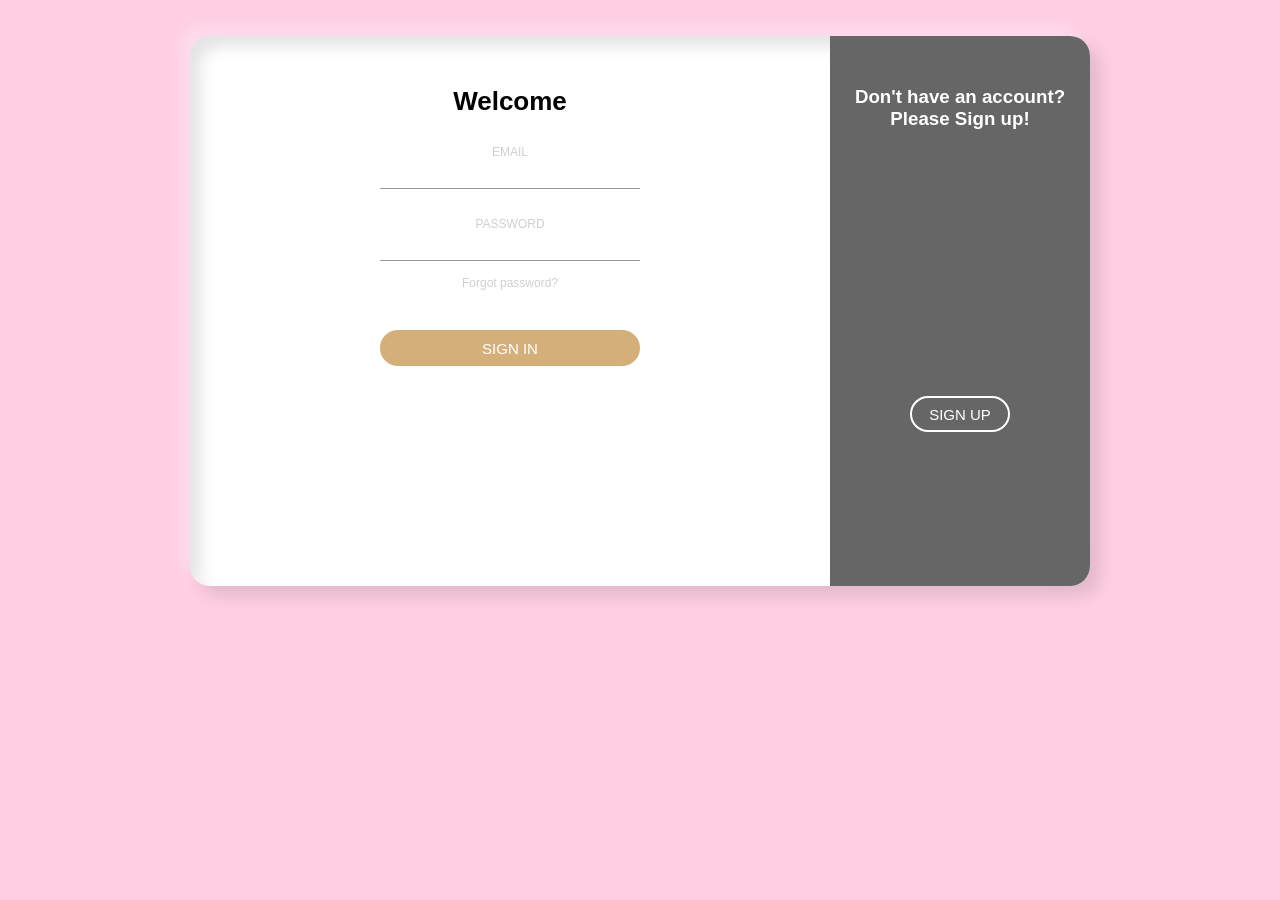
==== login/index.html @ 834aaeb4 "Update index.html - login (1)" ====
<!DOCTYPE html>
<html lang="en">

  <head>
    <meta charset="UTF-8">
    <title>slider sign in / sign up form</title>
    <link rel="stylesheet" href="./style.css">

  </head>
    
  <body>
  <br>
<br>
    <div class="cont">
        <div class="form sign-in">
            <h2>Welcome</h2>
            <label>
                <span>Email</span>
                <input type="email" />
            </label>
            <label>
                <span>Password</span>
                <input type="password" />
            </label>
            <p class="forgot-pass">Forgot password?</p>
            <button type="button" class="submit">Sign In</button>
         
        </div>
        <div class="sub-cont">
            <div class="img">
                <div class="img__text m--up">
                 
                    <h3>Don't have an account? Please Sign up!<h3>
                </div>
                <div class="img__text m--in">
                
                    <h3>If you already has an account, just sign in.<h3>
                </div>
                <div class="img__btn">
                    <span class="m--up">Sign Up</span>
                    <span class="m--in">Sign In</span>
                </div>
            </div>
            <div class="form sign-up">
                <h2>Create your Account</h2>
                <label>
                    <span>Name</span>
                    <input type="text" />
                </label>
                <label>
                    <span>Email</span>
                    <input type="email" />
                </label>
                <label>
                    <span>Password</span>
                    <input type="password" />
                </label>
                <button type="button" class="submit">Sign Up</button>
                
            </div>
        </div>
    </div>

    <script>
        document.querySelector('.img__btn').addEventListener('click', function() {
            document.querySelector('.cont').classList.toggle('s--signup');
        });
    </script>

    <script src="js/login.js"></script>
    
    <script src="js/register.js" defer><script>
                      
  </body>
  
</html>
---- login/style.css ----
*,
*:before,
*:after {
    box-sizing: border-box;
    margin: 0;
    padding: 0;
}

body {
    font-family: 'Open Sans', Helvetica, Arial, sans-serif;
    background: #ffcee3;
}

input,
button {
    border: none;
    outline: none;
    background: none;
    font-family: 'Open Sans', Helvetica, Arial, sans-serif;
}

.tip {
    font-size: 20px;
    margin: 40px auto 50px;
    text-align: center;
}

.cont {
    border-radius: 20px;
    overflow: hidden;
    position: relative;
    width: 900px;
    height: 550px;
    margin: 0 auto 100px;
    background: #ffffff;
    box-shadow: -10px -10px 15px rgba(255, 255, 255, 0.3), 10px 10px 15px rgba(70, 70, 70, 0.15), inset -10px -10px 15px rgba(255, 255, 255, 0.3), inset 10px 10px 15px rgba(70, 70, 70, 0.15);
}

.form {
    position: relative;
    width: 640px;
    height: 100%;
    -webkit-transition: -webkit-transform 1.2s ease-in-out;
    transition: -webkit-transform 1.2s ease-in-out;
    transition: transform 1.2s ease-in-out;
    transition: transform 1.2s ease-in-out, -webkit-transform 1.2s ease-in-out;
    padding: 50px 30px 0;
}

.sub-cont {
    overflow: hidden;
    position: absolute;
    left: 640px;
    top: 0;
    width: 900px;
    height: 100%;
    padding-left: 260px;
    background: #ffffff;
    -webkit-transition: -webkit-transform 1.2s ease-in-out;
    transition: -webkit-transform 1.2s ease-in-out;
    transition: transform 1.2s ease-in-out;
    transition: transform 1.2s ease-in-out, -webkit-transform 1.2s ease-in-out;
}

.cont.s--signup .sub-cont {
    -webkit-transform: translate3d(-640px, 0, 0);
    transform: translate3d(-640px, 0, 0);
}

button {
    display: block;
    margin: 0 auto;
    width: 260px;
    height: 36px;
    border-radius: 30px;
    color: #ffffff;
    font-size: 15px;
    cursor: pointer;
}

.img {
    overflow: hidden;
    z-index: 2;
    position: absolute;
    left: 0;
    top: 0;
    width: 260px;
    height: 100%;
    padding-top: 360px;
}

.img:before {
    content: '';
    position: absolute;
    right: 0;
    top: 0;
    width: 900px;
    height: 100%;
    background-image: url("ext.jpg");
    opacity: .8;
    background-size: cover;
    -webkit-transition: -webkit-transform 1.2s ease-in-out;
    transition: transform 1.2s ease-in-out;
    transition: transform 1.2s ease-in-out, -webkit-transform 1.2s ease-in-out;
}

.img:after {
    content: '';
    position: absolute;
    left: 0;
    top: 0;
    width: 100%;
    height: 100%;
    background: rgba(0, 0, 0, 0.6);
}

.cont.s--signup .img:before {
    -webkit-transform: translate3d(640px, 0, 0);
    transform: translate3d(640px, 0, 0);
}

.img__text {
    z-index: 2;
    position: absolute;
    left: 0;
    top: 50px;
    width: 100%;
    padding: 0 20px;
    text-align: center;
    color: #ffffff;
    -webkit-transition: -webkit-transform 1.2s ease-in-out;
    transition: -webkit-transform 1.2s ease-in-out;
    transition: transform 1.2s ease-in-out;
    transition: transform 1.2s ease-in-out, -webkit-transform 1.2s ease-in-out;
}

.img__text h2 {
    margin-bottom: 10px;
    font-weight: normal;
}

.img__text p {
    font-size: 14px;
    line-height: 1.5;
}

.cont.s--signup .img__text.m--up {
    -webkit-transform: translateX(520px);
    transform: translateX(520px);
}

.img__text.m--in {
    -webkit-transform: translateX(-520px);
    transform: translateX(-520px);
}

.cont.s--signup .img__text.m--in {
    -webkit-transform: translateX(0);
    transform: translateX(0);
}

.img__btn {
    overflow: hidden;
    z-index: 2;
    position: relative;
    width: 100px;
    height: 36px;
    margin: 0 auto;
    background: transparent;
    color: #ffffff;
    text-transform: uppercase;
    font-size: 15px;
    cursor: pointer;
}

.img__btn:after {
    content: '';
    z-index: 2;
    position: absolute;
    left: 0;
    top: 0;
    width: 100%;
    height: 100%;
    border: 2px solid #ffffff;
    border-radius: 30px;
}

.img__btn span {
    position: absolute;
    left: 0;
    top: 0;
    display: -webkit-box;
    display: flex;
    -webkit-box-pack: center;
    justify-content: center;
    -webkit-box-align: center;
    align-items: center;
    width: 100%;
    height: 100%;
    -webkit-transition: -webkit-transform 1.2s;
    transition: -webkit-transform 1.2s;
    transition: transform 1.2s;
    transition: transform 1.2s, -webkit-transform 1.2s;
}

.img__btn span.m--in {
    -webkit-transform: translateY(-72px);
    transform: translateY(-72px);
}

.cont.s--signup .img__btn span.m--in {
    -webkit-transform: translateY(0);
    transform: translateY(0);
}

.cont.s--signup .img__btn span.m--up {
    -webkit-transform: translateY(72px);
    transform: translateY(72px);
}

h2 {
    width: 100%;
    font-size: 26px;
    text-align: center;
}

label {
    display: block;
    width: 260px;
    margin: 25px auto 0;
    text-align: center;
}

label span {
    font-size: 12px;
    color: #cfcfcf;
    text-transform: uppercase;
}

input {
    display: block;
    width: 100%;
    margin-top: 5px;
    padding-bottom: 5px;
    font-size: 16px;
    border-bottom: 1px solid rgba(0, 0, 0, 0.4);
    text-align: center;
}

.forgot-pass {
    margin-top: 15px;
    text-align: center;
    font-size: 12px;
    color: #cfcfcf;
}

.submit {
    margin-top: 40px;
    margin-bottom: 20px;
    background: #d4af7a;
    text-transform: uppercase;
}

.fb-btn {
    border: 2px solid #d3dae9;
    color: #8fa1c7;
}

.fb-btn span {
    font-weight: bold;
    color: #455a81;
}

.sign-in {
    -webkit-transition-timing-function: ease-out;
    transition-timing-function: ease-out;
}

.cont.s--signup .sign-in {
    -webkit-transition-timing-function: ease-in-out;
    transition-timing-function: ease-in-out;
    -webkit-transition-duration: 1.2s;
    transition-duration: 1.2s;
    -webkit-transform: translate3d(640px, 0, 0);
    transform: translate3d(640px, 0, 0);
}

.sign-up {
    -webkit-transform: translate3d(-900px, 0, 0);
    transform: translate3d(-900px, 0, 0);
}

.cont.s--signup .sign-up {
    -webkit-transform: translate3d(0, 0, 0);
    transform: translate3d(0, 0, 0);
}
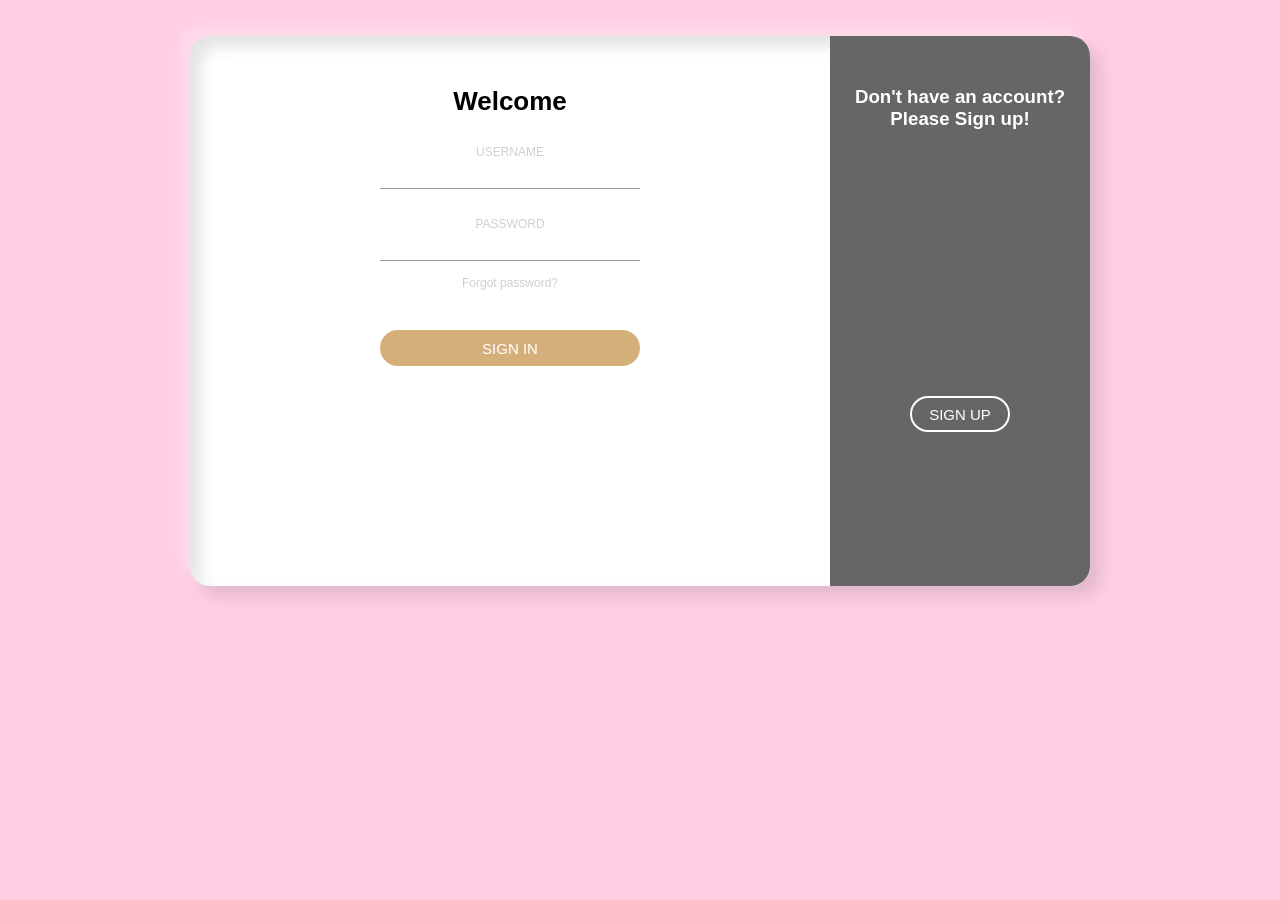
==== commit 52612c8b: "Update index.html - login (3)" ====
--- a/login/index.html
+++ b/login/index.html
@@ -3,7 +3,7 @@
 
   <head>
     <meta charset="UTF-8">
-    <title>slider sign in / sign up form</title>
+    <title>Sign In/Sign Up</title>
     <link rel="stylesheet" href="./style.css">
 
   </head>
@@ -15,7 +15,7 @@
         <div class="form sign-in">
             <h2>Welcome</h2>
             <label>
-                <span>Email</span>
+                <span>Username</span>
                 <input type="email" />
             </label>
             <label>
@@ -40,7 +40,7 @@
                     <span class="m--up">Sign Up</span>
                     <span class="m--in">Sign In</span>
                 </div>
-            </div>
+           </div>
             <div class="form sign-up">
                 <h2>Create your Account</h2>
                 <label>
@@ -48,7 +48,7 @@
                     <input type="text" />
                 </label>
                 <label>
-                    <span>Email</span>
+                    <span>Username</span>
                     <input type="email" />
                 </label>
                 <label>
--- a/login/style.css
+++ b/login/style.css
@@ -294,3 +294,18 @@
     -webkit-transform: translate3d(0, 0, 0);
     transform: translate3d(0, 0, 0);
 }
+
+#message{
+    background: #ff4e4e;
+    color: white;
+    text-align: center;
+    margin-top: 20px;
+}
+
+#alertBox{
+    position: fixed;
+    top: 20px;
+    left: 50%;
+    transform: translateX(-50%);
+    z-index: 999;
+}
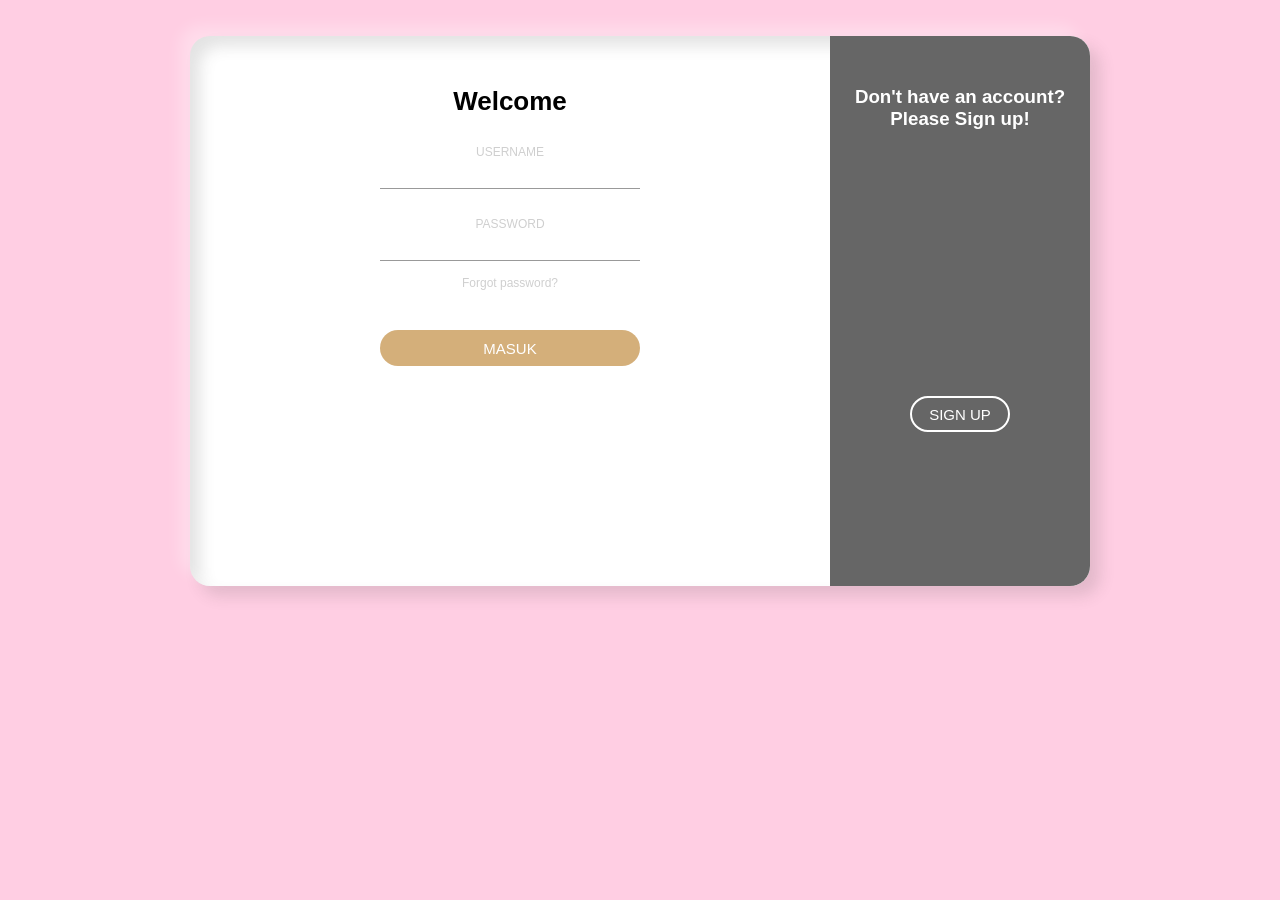
==== commit a8144218: "Update index.html - login (5)" ====
--- a/login/index.html
+++ b/login/index.html
@@ -23,8 +23,9 @@
                 <input type="password" />
             </label>
             <p class="forgot-pass">Forgot password?</p>
-            <button type="button" class="submit">Sign In</button>
-         
+            <button type="button" class="submit">Masuk</button>
+              <script src="js/login.js"></script>
+          
         </div>
         <div class="sub-cont">
             <div class="img">
@@ -55,8 +56,8 @@
                     <span>Password</span>
                     <input type="password" />
                 </label>
-                <button type="button" class="submit">Sign Up</button>
-                
+                <button type="button" class="submit">Daftar</button>  
+                  <script src="js/register.js" defer><script>
             </div>
         </div>
     </div>
@@ -66,11 +67,7 @@
             document.querySelector('.cont').classList.toggle('s--signup');
         });
     </script>
-
-    <script src="js/login.js"></script>
-    
-    <script src="js/register.js" defer><script>
-                      
+                                    
   </body>
   
 </html>
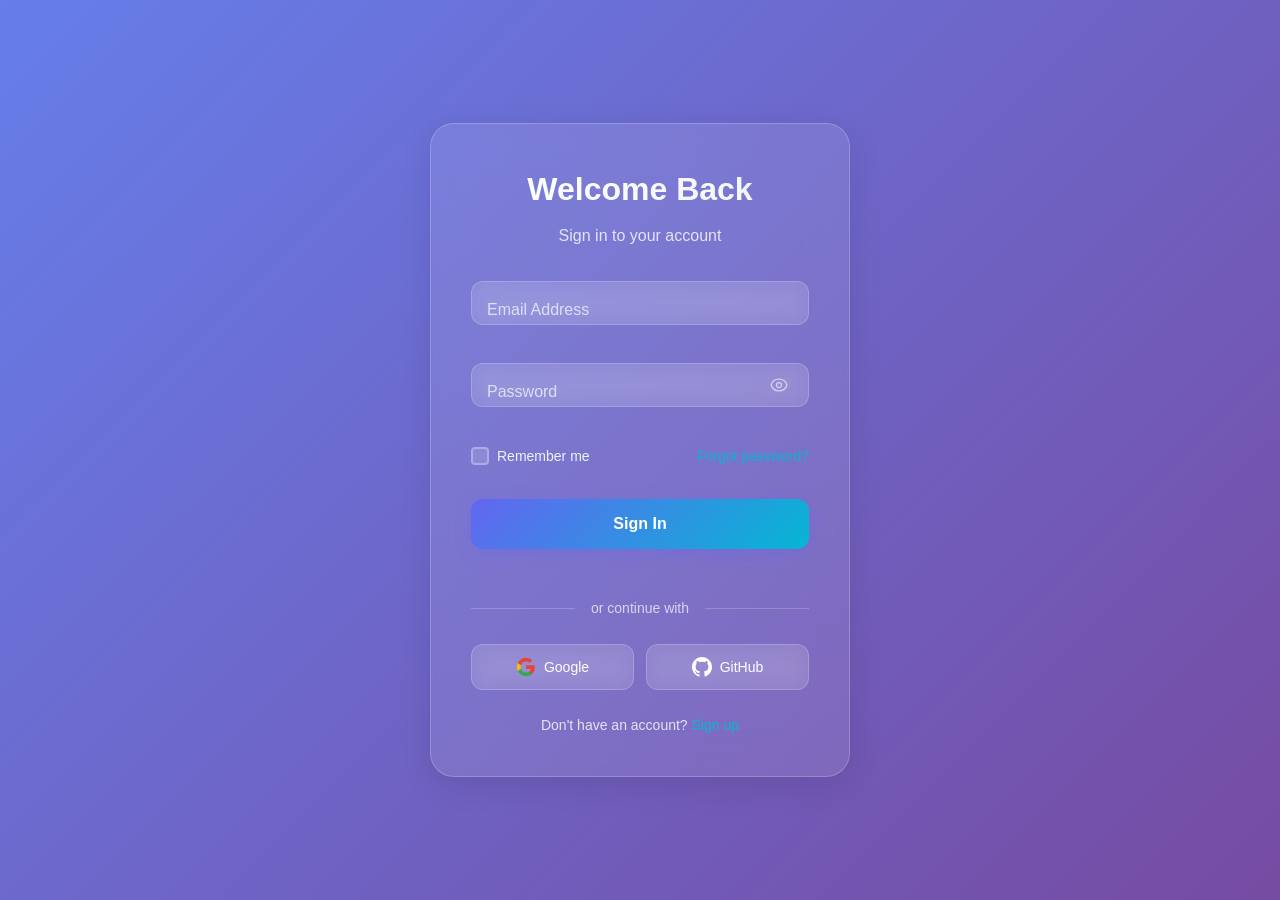
==== commit 3366e592: "Add files via upload" ====
--- a/login/index.html
+++ b/login/index.html
@@ -1,73 +1,86 @@
-<!DOCTYPE html>
-<html lang="en">
-
-  <head>
-    <meta charset="UTF-8">
-    <title>Sign In/Sign Up</title>
-    <link rel="stylesheet" href="./style.css">
-
-  </head>
-    
-  <body>
-  <br>
-<br>
-    <div class="cont">
-        <div class="form sign-in">
-            <h2>Welcome</h2>
-            <label>
-                <span>Username</span>
-                <input type="email" />
-            </label>
-            <label>
-                <span>Password</span>
-                <input type="password" />
-            </label>
-            <p class="forgot-pass">Forgot password?</p>
-            <button type="button" class="submit">Masuk</button>
-              <script src="js/login.js"></script>
-          
-        </div>
-        <div class="sub-cont">
-            <div class="img">
-                <div class="img__text m--up">
-                 
-                    <h3>Don't have an account? Please Sign up!<h3>
-                </div>
-                <div class="img__text m--in">
-                
-                    <h3>If you already has an account, just sign in.<h3>
-                </div>
-                <div class="img__btn">
-                    <span class="m--up">Sign Up</span>
-                    <span class="m--in">Sign In</span>
-                </div>
-           </div>
-            <div class="form sign-up">
-                <h2>Create your Account</h2>
-                <label>
-                    <span>Name</span>
-                    <input type="text" />
-                </label>
-                <label>
-                    <span>Username</span>
-                    <input type="email" />
-                </label>
-                <label>
-                    <span>Password</span>
-                    <input type="password" />
-                </label>
-                <button type="button" class="submit">Daftar</button>  
-                  <script src="js/register.js" defer><script>
-            </div>
-        </div>
-    </div>
-
-    <script>
-        document.querySelector('.img__btn').addEventListener('click', function() {
-            document.querySelector('.cont').classList.toggle('s--signup');
-        });
-    </script>
-                                    
-  </body>
-  
-</html>
+<!DOCTYPE html>
+<html lang="en">
+<head>
+    <meta charset="UTF-8">
+    <meta name="viewport" content="width=device-width, initial-scale=1.0">
+    <title>Glassmorphism Login Form</title>
+    <link rel="stylesheet" href="style.css">
+</head>
+<body>
+    <div class="login-container">
+        <div class="login-card">
+            <div class="login-header">
+                <h2>Welcome Back</h2>
+                <p>Sign in to your account</p>
+            </div>
+            
+            <form class="login-form" id="loginForm" novalidate>
+                <div class="form-group">
+                    <div class="input-wrapper">
+                        <input type="email" id="email" name="email" required autocomplete="email">
+                        <label for="email">Email Address</label>
+                        <span class="focus-border"></span>
+                    </div>
+                    <span class="error-message" id="emailError"></span>
+                </div>
+
+                <div class="form-group">
+                    <div class="input-wrapper password-wrapper">
+                        <input type="password" id="password" name="password" required autocomplete="current-password">
+                        <label for="password">Password</label>
+                        <button type="button" class="password-toggle" id="passwordToggle" aria-label="Toggle password visibility">
+                            <span class="eye-icon"></span>
+                        </button>
+                        <span class="focus-border"></span>
+                    </div>
+                    <span class="error-message" id="passwordError"></span>
+                </div>
+
+                <div class="form-options">
+                    <label class="remember-wrapper">
+                        <input type="checkbox" id="remember" name="remember">
+                        <span class="checkbox-label">
+                            <span class="checkmark"></span>
+                            Remember me
+                        </span>
+                    </label>
+                    <a href="#" class="forgot-password">Forgot password?</a>
+                </div>
+
+                <button type="submit" class="login-btn btn">
+                    <span class="btn-text">Sign In</span>
+                    <span class="btn-loader"></span>
+                </button>
+            </form>
+
+            <div class="divider">
+                <span>or continue with</span>
+            </div>
+
+            <div class="social-login">
+                <button type="button" class="social-btn google-btn">
+                    <span class="social-icon google-icon"></span>
+                    Google
+                </button>
+                <button type="button" class="social-btn github-btn">
+                    <span class="social-icon github-icon"></span>
+                    GitHub
+                </button>
+            </div>
+
+            <div class="signup-link">
+                <p>Don't have an account? <a href="#">Sign up</a></p>
+            </div>
+
+            <div class="success-message" id="successMessage">
+                <div class="success-icon">✓</div>
+                <h3>Login Successful!</h3>
+                <p>Redirecting to your dashboard...</p>
+            </div>
+        </div>
+    </div>
+
+    <script src="../../shared/js/form-utils.js"></script>
+    <script src="script.js"></script>
+</body>
+</html>
--- a/login/style.css
+++ b/login/style.css
@@ -1,311 +1,582 @@
-*,
-*:before,
-*:after {
-    box-sizing: border-box;
-    margin: 0;
-    padding: 0;
-}
-
-body {
-    font-family: 'Open Sans', Helvetica, Arial, sans-serif;
-    background: #ffcee3;
-}
-
-input,
-button {
-    border: none;
-    outline: none;
-    background: none;
-    font-family: 'Open Sans', Helvetica, Arial, sans-serif;
-}
-
-.tip {
-    font-size: 20px;
-    margin: 40px auto 50px;
-    text-align: center;
-}
-
-.cont {
-    border-radius: 20px;
-    overflow: hidden;
-    position: relative;
-    width: 900px;
-    height: 550px;
-    margin: 0 auto 100px;
-    background: #ffffff;
-    box-shadow: -10px -10px 15px rgba(255, 255, 255, 0.3), 10px 10px 15px rgba(70, 70, 70, 0.15), inset -10px -10px 15px rgba(255, 255, 255, 0.3), inset 10px 10px 15px rgba(70, 70, 70, 0.15);
-}
-
-.form {
-    position: relative;
-    width: 640px;
-    height: 100%;
-    -webkit-transition: -webkit-transform 1.2s ease-in-out;
-    transition: -webkit-transform 1.2s ease-in-out;
-    transition: transform 1.2s ease-in-out;
-    transition: transform 1.2s ease-in-out, -webkit-transform 1.2s ease-in-out;
-    padding: 50px 30px 0;
-}
-
-.sub-cont {
-    overflow: hidden;
-    position: absolute;
-    left: 640px;
-    top: 0;
-    width: 900px;
-    height: 100%;
-    padding-left: 260px;
-    background: #ffffff;
-    -webkit-transition: -webkit-transform 1.2s ease-in-out;
-    transition: -webkit-transform 1.2s ease-in-out;
-    transition: transform 1.2s ease-in-out;
-    transition: transform 1.2s ease-in-out, -webkit-transform 1.2s ease-in-out;
-}
-
-.cont.s--signup .sub-cont {
-    -webkit-transform: translate3d(-640px, 0, 0);
-    transform: translate3d(-640px, 0, 0);
-}
-
-button {
-    display: block;
-    margin: 0 auto;
-    width: 260px;
-    height: 36px;
-    border-radius: 30px;
-    color: #ffffff;
-    font-size: 15px;
-    cursor: pointer;
-}
-
-.img {
-    overflow: hidden;
-    z-index: 2;
-    position: absolute;
-    left: 0;
-    top: 0;
-    width: 260px;
-    height: 100%;
-    padding-top: 360px;
-}
-
-.img:before {
-    content: '';
-    position: absolute;
-    right: 0;
-    top: 0;
-    width: 900px;
-    height: 100%;
-    background-image: url("ext.jpg");
-    opacity: .8;
-    background-size: cover;
-    -webkit-transition: -webkit-transform 1.2s ease-in-out;
-    transition: transform 1.2s ease-in-out;
-    transition: transform 1.2s ease-in-out, -webkit-transform 1.2s ease-in-out;
-}
-
-.img:after {
-    content: '';
-    position: absolute;
-    left: 0;
-    top: 0;
-    width: 100%;
-    height: 100%;
-    background: rgba(0, 0, 0, 0.6);
-}
-
-.cont.s--signup .img:before {
-    -webkit-transform: translate3d(640px, 0, 0);
-    transform: translate3d(640px, 0, 0);
-}
-
-.img__text {
-    z-index: 2;
-    position: absolute;
-    left: 0;
-    top: 50px;
-    width: 100%;
-    padding: 0 20px;
-    text-align: center;
-    color: #ffffff;
-    -webkit-transition: -webkit-transform 1.2s ease-in-out;
-    transition: -webkit-transform 1.2s ease-in-out;
-    transition: transform 1.2s ease-in-out;
-    transition: transform 1.2s ease-in-out, -webkit-transform 1.2s ease-in-out;
-}
-
-.img__text h2 {
-    margin-bottom: 10px;
-    font-weight: normal;
-}
-
-.img__text p {
-    font-size: 14px;
-    line-height: 1.5;
-}
-
-.cont.s--signup .img__text.m--up {
-    -webkit-transform: translateX(520px);
-    transform: translateX(520px);
-}
-
-.img__text.m--in {
-    -webkit-transform: translateX(-520px);
-    transform: translateX(-520px);
-}
-
-.cont.s--signup .img__text.m--in {
-    -webkit-transform: translateX(0);
-    transform: translateX(0);
-}
-
-.img__btn {
-    overflow: hidden;
-    z-index: 2;
-    position: relative;
-    width: 100px;
-    height: 36px;
-    margin: 0 auto;
-    background: transparent;
-    color: #ffffff;
-    text-transform: uppercase;
-    font-size: 15px;
-    cursor: pointer;
-}
-
-.img__btn:after {
-    content: '';
-    z-index: 2;
-    position: absolute;
-    left: 0;
-    top: 0;
-    width: 100%;
-    height: 100%;
-    border: 2px solid #ffffff;
-    border-radius: 30px;
-}
-
-.img__btn span {
-    position: absolute;
-    left: 0;
-    top: 0;
-    display: -webkit-box;
-    display: flex;
-    -webkit-box-pack: center;
-    justify-content: center;
-    -webkit-box-align: center;
-    align-items: center;
-    width: 100%;
-    height: 100%;
-    -webkit-transition: -webkit-transform 1.2s;
-    transition: -webkit-transform 1.2s;
-    transition: transform 1.2s;
-    transition: transform 1.2s, -webkit-transform 1.2s;
-}
-
-.img__btn span.m--in {
-    -webkit-transform: translateY(-72px);
-    transform: translateY(-72px);
-}
-
-.cont.s--signup .img__btn span.m--in {
-    -webkit-transform: translateY(0);
-    transform: translateY(0);
-}
-
-.cont.s--signup .img__btn span.m--up {
-    -webkit-transform: translateY(72px);
-    transform: translateY(72px);
-}
-
-h2 {
-    width: 100%;
-    font-size: 26px;
-    text-align: center;
-}
-
-label {
-    display: block;
-    width: 260px;
-    margin: 25px auto 0;
-    text-align: center;
-}
-
-label span {
-    font-size: 12px;
-    color: #cfcfcf;
-    text-transform: uppercase;
-}
-
-input {
-    display: block;
-    width: 100%;
-    margin-top: 5px;
-    padding-bottom: 5px;
-    font-size: 16px;
-    border-bottom: 1px solid rgba(0, 0, 0, 0.4);
-    text-align: center;
-}
-
-.forgot-pass {
-    margin-top: 15px;
-    text-align: center;
-    font-size: 12px;
-    color: #cfcfcf;
-}
-
-.submit {
-    margin-top: 40px;
-    margin-bottom: 20px;
-    background: #d4af7a;
-    text-transform: uppercase;
-}
-
-.fb-btn {
-    border: 2px solid #d3dae9;
-    color: #8fa1c7;
-}
-
-.fb-btn span {
-    font-weight: bold;
-    color: #455a81;
-}
-
-.sign-in {
-    -webkit-transition-timing-function: ease-out;
-    transition-timing-function: ease-out;
-}
-
-.cont.s--signup .sign-in {
-    -webkit-transition-timing-function: ease-in-out;
-    transition-timing-function: ease-in-out;
-    -webkit-transition-duration: 1.2s;
-    transition-duration: 1.2s;
-    -webkit-transform: translate3d(640px, 0, 0);
-    transform: translate3d(640px, 0, 0);
-}
-
-.sign-up {
-    -webkit-transform: translate3d(-900px, 0, 0);
-    transform: translate3d(-900px, 0, 0);
-}
-
-.cont.s--signup .sign-up {
-    -webkit-transform: translate3d(0, 0, 0);
-    transform: translate3d(0, 0, 0);
-}
-
-#message{
-    background: #ff4e4e;
-    color: white;
-    text-align: center;
-    margin-top: 20px;
-}
-
-#alertBox{
-    position: fixed;
-    top: 20px;
-    left: 50%;
-    transform: translateX(-50%);
-    z-index: 999;
-}
+/* Glassmorphism Login Form - Complete & Self-Contained */
+
+* {
+    margin: 0;
+    padding: 0;
+    box-sizing: border-box;
+}
+
+body {
+    font-family: 'Inter', -apple-system, BlinkMacSystemFont, 'Segoe UI', Roboto, sans-serif;
+    background: linear-gradient(135deg, #667eea 0%, #764ba2 100%);
+    min-height: 100vh;
+    display: flex;
+    align-items: center;
+    justify-content: center;
+    padding: 20px;
+    line-height: 1.6;
+}
+
+.login-container {
+    width: 100%;
+    max-width: 420px;
+    perspective: 1000px;
+}
+
+/* Form Group & Input Styles */
+.form-group {
+    margin-bottom: 24px;
+    position: relative;
+}
+
+.input-wrapper {
+    position: relative;
+    display: flex;
+    flex-direction: column;
+}
+
+.input-wrapper input {
+    background: rgba(255, 255, 255, 0.1);
+    border: 1px solid rgba(255, 255, 255, 0.2);
+    border-radius: 12px;
+    padding: 16px 16px 8px 16px;
+    color: white;
+    font-size: 16px;
+    font-weight: 400;
+    transition: all 0.3s cubic-bezier(0.4, 0, 0.2, 1);
+    width: 100%;
+    outline: none;
+    backdrop-filter: blur(10px);
+}
+
+.input-wrapper input::placeholder {
+    color: transparent;
+}
+
+.input-wrapper label {
+    position: absolute;
+    left: 16px;
+    top: 16px;
+    color: rgba(255, 255, 255, 0.7);
+    font-size: 16px;
+    font-weight: 400;
+    transition: all 0.3s cubic-bezier(0.4, 0, 0.2, 1);
+    pointer-events: none;
+    transform-origin: left top;
+}
+
+.input-wrapper input:focus,
+.input-wrapper input:valid {
+    border-color: #06b6d4;
+    background: rgba(255, 255, 255, 0.15);
+    transform: translateY(-2px);
+    box-shadow: 0 8px 25px rgba(6, 182, 212, 0.2);
+}
+
+.input-wrapper input:focus + label,
+.input-wrapper input:valid + label {
+    transform: translateY(-8px) scale(0.85);
+    color: #06b6d4;
+    font-weight: 500;
+}
+
+.focus-border {
+    position: absolute;
+    bottom: 0;
+    left: 50%;
+    width: 0;
+    height: 2px;
+    background: linear-gradient(90deg, #06b6d4, #6366f1);
+    transition: all 0.3s cubic-bezier(0.4, 0, 0.2, 1);
+    transform: translateX(-50%);
+    border-radius: 2px;
+}
+
+.input-wrapper input:focus ~ .focus-border {
+    width: 100%;
+}
+
+/* Error States */
+.error-message {
+    display: block;
+    color: #ef4444;
+    font-size: 12px;
+    font-weight: 500;
+    margin-top: 6px;
+    margin-left: 4px;
+    opacity: 0;
+    transform: translateY(-10px);
+    transition: all 0.3s cubic-bezier(0.4, 0, 0.2, 1);
+    background: rgba(239, 68, 68, 0.1);
+    padding: 4px 8px;
+    border-radius: 6px;
+    backdrop-filter: blur(10px);
+}
+
+.error-message.show {
+    opacity: 1;
+    transform: translateY(0);
+}
+
+.form-group.error .input-wrapper input {
+    border-color: #ef4444;
+    background: rgba(239, 68, 68, 0.1);
+    animation: shake 0.5s ease-in-out;
+}
+
+/* Button Styles */
+.btn {
+    background: linear-gradient(135deg, #6366f1 0%, #06b6d4 100%);
+    border: none;
+    border-radius: 12px;
+    padding: 16px 24px;
+    color: white;
+    font-size: 16px;
+    font-weight: 600;
+    cursor: pointer;
+    transition: all 0.3s cubic-bezier(0.4, 0, 0.2, 1);
+    position: relative;
+    overflow: hidden;
+    transform: translateY(0);
+    box-shadow: 0 4px 15px rgba(99, 102, 241, 0.4);
+}
+
+.btn::before {
+    content: '';
+    position: absolute;
+    top: 0;
+    left: -100%;
+    width: 100%;
+    height: 100%;
+    background: linear-gradient(90deg, transparent, rgba(255, 255, 255, 0.2), transparent);
+    transition: left 0.5s ease;
+}
+
+.btn:hover {
+    transform: translateY(-2px);
+    box-shadow: 0 8px 25px rgba(99, 102, 241, 0.6);
+}
+
+.btn:hover::before {
+    left: 100%;
+}
+
+.btn:active {
+    transform: translateY(0);
+}
+
+/* Loading State */
+.btn.loading {
+    pointer-events: none;
+}
+
+.btn-text {
+    transition: opacity 0.3s ease;
+}
+
+.btn-loader {
+    position: absolute;
+    top: 50%;
+    left: 50%;
+    transform: translate(-50%, -50%);
+    width: 20px;
+    height: 20px;
+    border: 2px solid transparent;
+    border-top: 2px solid white;
+    border-radius: 50%;
+    opacity: 0;
+    animation: spin 1s linear infinite;
+    transition: opacity 0.3s ease;
+}
+
+.btn.loading .btn-text {
+    opacity: 0;
+}
+
+.btn.loading .btn-loader {
+    opacity: 1;
+}
+
+/* Checkbox Styles */
+.remember-wrapper {
+    display: flex;
+    align-items: center;
+    gap: 8px;
+    cursor: pointer;
+}
+
+.remember-wrapper input[type="checkbox"] {
+    display: none;
+}
+
+.checkbox-label {
+    color: rgba(255, 255, 255, 0.9);
+    font-size: 14px;
+    cursor: pointer;
+    user-select: none;
+    display: flex;
+    align-items: center;
+    gap: 8px;
+}
+
+.checkmark {
+    width: 18px;
+    height: 18px;
+    border: 2px solid rgba(255, 255, 255, 0.3);
+    border-radius: 4px;
+    display: flex;
+    align-items: center;
+    justify-content: center;
+    transition: all 0.3s cubic-bezier(0.4, 0, 0.2, 1);
+    flex-shrink: 0;
+    background: rgba(255, 255, 255, 0.1);
+    backdrop-filter: blur(10px);
+}
+
+.remember-wrapper input[type="checkbox"]:checked ~ .checkbox-label .checkmark {
+    background: #06b6d4;
+    border-color: #06b6d4;
+    transform: scale(1.1);
+}
+
+.remember-wrapper input[type="checkbox"]:checked ~ .checkbox-label .checkmark::after {
+    content: '✓';
+    color: white;
+    font-size: 11px;
+    font-weight: bold;
+    animation: checkmarkPop 0.3s cubic-bezier(0.68, -0.55, 0.265, 1.55);
+}
+
+/* Success Message */
+.success-message {
+    display: none;
+    text-align: center;
+    padding: 40px 20px;
+    opacity: 0;
+    transform: translateY(20px);
+    transition: all 0.5s cubic-bezier(0.4, 0, 0.2, 1);
+}
+
+.success-message.show {
+    display: block;
+    opacity: 1;
+    transform: translateY(0);
+}
+
+.success-icon {
+    width: 60px;
+    height: 60px;
+    background: #22c55e;
+    border-radius: 50%;
+    display: flex;
+    align-items: center;
+    justify-content: center;
+    font-size: 24px;
+    color: white;
+    margin: 0 auto 20px;
+    animation: successPulse 0.6s cubic-bezier(0.68, -0.55, 0.265, 1.55);
+}
+
+.success-message h3 {
+    color: white;
+    font-size: 1.5rem;
+    margin-bottom: 8px;
+}
+
+.success-message p {
+    color: rgba(255, 255, 255, 0.8);
+    font-size: 1rem;
+}
+
+/* Animations */
+@keyframes spin {
+    0% { transform: translate(-50%, -50%) rotate(0deg); }
+    100% { transform: translate(-50%, -50%) rotate(360deg); }
+}
+
+@keyframes shake {
+    0%, 100% { transform: translateX(0); }
+    25% { transform: translateX(-5px); }
+    75% { transform: translateX(5px); }
+}
+
+@keyframes checkmarkPop {
+    0% { transform: scale(0); }
+    50% { transform: scale(1.3); }
+    100% { transform: scale(1); }
+}
+
+@keyframes successPulse {
+    0% { transform: scale(0); }
+    50% { transform: scale(1.1); }
+    100% { transform: scale(1); }
+}
+
+.login-card {
+    background: rgba(255, 255, 255, 0.1);
+    backdrop-filter: blur(20px);
+    -webkit-backdrop-filter: blur(20px);
+    border: 1px solid rgba(255, 255, 255, 0.2);
+    border-radius: 24px;
+    padding: 40px;
+    box-shadow: 0 8px 32px rgba(0, 0, 0, 0.1);
+    transform: translateY(0);
+    transition: all 0.3s cubic-bezier(0.4, 0, 0.2, 1);
+    position: relative;
+    overflow: hidden;
+}
+
+.login-card::before {
+    content: '';
+    position: absolute;
+    top: 0;
+    left: -100%;
+    width: 100%;
+    height: 2px;
+    background: linear-gradient(90deg, transparent, #06b6d4, transparent);
+    transition: left 0.5s ease;
+}
+
+.login-card:hover::before {
+    left: 100%;
+}
+
+.login-card:hover {
+    transform: translateY(-5px);
+    box-shadow: 0 12px 40px rgba(0, 0, 0, 0.15);
+}
+
+.login-header {
+    text-align: center;
+    margin-bottom: 32px;
+}
+
+.login-header h2 {
+    color: white;
+    font-size: 2rem;
+    font-weight: 700;
+    margin-bottom: 8px;
+    background: linear-gradient(135deg, #ffffff 0%, #f1f5f9 100%);
+    -webkit-background-clip: text;
+    background-clip: text;
+    -webkit-text-fill-color: transparent;
+}
+
+.login-header p {
+    color: rgba(255, 255, 255, 0.8);
+    font-size: 1rem;
+    font-weight: 400;
+}
+
+/* Password Toggle Specific Styles */
+.password-wrapper {
+    position: relative;
+}
+
+.password-wrapper input {
+    padding-right: 48px;
+}
+
+.password-toggle {
+    position: absolute;
+    right: 12px;
+    top: 50%;
+    transform: translateY(-50%);
+    background: none;
+    border: none;
+    cursor: pointer;
+    padding: 8px;
+    color: rgba(255, 255, 255, 0.6);
+    transition: color 0.3s cubic-bezier(0.4, 0, 0.2, 1);
+    z-index: 2;
+}
+
+.password-toggle:hover {
+    color: rgba(255, 255, 255, 0.9);
+}
+
+.eye-icon {
+    display: block;
+    width: 20px;
+    height: 20px;
+    background-image: url("data:image/svg+xml,%3csvg xmlns='http://www.w3.org/2000/svg' fill='none' viewBox='0 0 24 24' stroke='rgba(255,255,255,0.6)' stroke-width='1.5'%3e%3cpath stroke-linecap='round' stroke-linejoin='round' d='M15 12a3 3 0 11-6 0 3 3 0 016 0z'/%3e%3cpath stroke-linecap='round' stroke-linejoin='round' d='M2.458 12C3.732 7.943 7.523 5 12 5c4.478 0 8.268 2.943 9.542 7-1.274 4.057-5.064 7-9.542 7-4.477 0-8.268-2.943-9.542-7z'/%3e%3c/svg%3e");
+    background-size: contain;
+    background-repeat: no-repeat;
+    background-position: center;
+    transition: background-image 0.3s cubic-bezier(0.4, 0, 0.2, 1);
+}
+
+.eye-icon.show-password {
+    background-image: url("data:image/svg+xml,%3csvg xmlns='http://www.w3.org/2000/svg' fill='none' viewBox='0 0 24 24' stroke='rgba(255,255,255,0.6)' stroke-width='1.5'%3e%3cpath stroke-linecap='round' stroke-linejoin='round' d='M3.98 8.223A10.477 10.477 0 001.934 12C3.226 16.338 7.244 19.5 12 19.5c.993 0 1.953-.138 2.863-.395M6.228 6.228A10.45 10.45 0 0112 4.5c4.756 0 8.773 3.162 10.065 7.498a10.523 10.523 0 01-4.293 5.774M6.228 6.228L3 3m3.228 3.228l3.65 3.65m7.894 7.894L21 21m-3.228-3.228l-3.65-3.65m0 0a3 3 0 11-4.243-4.243m4.242 4.242L9.88 9.88'/%3e%3c/svg%3e");
+}
+
+/* Form Options */
+.form-options {
+    display: flex;
+    justify-content: space-between;
+    align-items: center;
+    margin-bottom: 32px;
+    flex-wrap: wrap;
+    gap: 12px;
+}
+
+.forgot-password {
+    color: #06b6d4;
+    text-decoration: none;
+    font-size: 14px;
+    font-weight: 500;
+    transition: all 0.3s cubic-bezier(0.4, 0, 0.2, 1);
+    position: relative;
+}
+
+.forgot-password::after {
+    content: '';
+    position: absolute;
+    bottom: -2px;
+    left: 0;
+    width: 0;
+    height: 1px;
+    background: #06b6d4;
+    transition: width 0.3s cubic-bezier(0.4, 0, 0.2, 1);
+}
+
+.forgot-password:hover::after {
+    width: 100%;
+}
+
+.forgot-password:hover {
+    color: white;
+}
+
+/* Login Button */
+.login-btn {
+    width: 100%;
+    margin-bottom: 24px;
+}
+
+/* Divider */
+.divider {
+    text-align: center;
+    margin: 24px 0;
+    position: relative;
+    display: flex;
+    align-items: center;
+    justify-content: center;
+}
+
+.divider::before,
+.divider::after {
+    content: '';
+    flex: 1;
+    height: 1px;
+    background: rgba(255, 255, 255, 0.2);
+}
+
+.divider::before {
+    margin-right: 16px;
+}
+
+.divider::after {
+    margin-left: 16px;
+}
+
+.divider span {
+    color: rgba(255, 255, 255, 0.7);
+    font-size: 14px;
+    white-space: nowrap;
+}
+
+/* Social Login */
+.social-login {
+    display: flex;
+    gap: 12px;
+    margin-bottom: 24px;
+}
+
+.social-btn {
+    flex: 1;
+    background: rgba(255, 255, 255, 0.1);
+    backdrop-filter: blur(10px);
+    border: 1px solid rgba(255, 255, 255, 0.2);
+    border-radius: 12px;
+    padding: 12px 16px;
+    color: white;
+    font-size: 14px;
+    font-weight: 500;
+    cursor: pointer;
+    transition: all 0.3s cubic-bezier(0.4, 0, 0.2, 1);
+    display: flex;
+    align-items: center;
+    justify-content: center;
+    gap: 8px;
+}
+
+.social-btn:hover {
+    background: rgba(255, 255, 255, 0.15);
+    transform: translateY(-2px);
+    box-shadow: 0 4px 15px rgba(0, 0, 0, 0.1);
+}
+
+.social-icon {
+    width: 20px;
+    height: 20px;
+    background-size: contain;
+    background-repeat: no-repeat;
+    background-position: center;
+}
+
+.google-icon {
+    background-image: url("data:image/svg+xml,%3csvg xmlns='http://www.w3.org/2000/svg' viewBox='0 0 24 24'%3e%3cpath fill='%23ea4335' d='M22.56 12.25c0-.78-.07-1.53-.2-2.25H12v4.26h5.92c-.26 1.37-1.04 2.53-2.21 3.31v2.77h3.57c2.08-1.92 3.28-4.74 3.28-8.09z'/%3e%3cpath fill='%2334a853' d='M12 23c2.97 0 5.46-.98 7.28-2.66l-3.57-2.77c-.98.66-2.23 1.06-3.71 1.06-2.86 0-5.29-1.93-6.16-4.53H2.18v2.84C3.99 20.53 7.7 23 12 23z'/%3e%3cpath fill='%23fbbc05' d='M5.84 14.09c-.22-.66-.35-1.36-.35-2.09s.13-1.43.35-2.09V7.07H2.18C1.43 8.55 1 10.22 1 12s.43 3.45 1.18 4.93l2.85-2.22.81-.62z'/%3e%3cpath fill='%23ea4335' d='M12 5.38c1.62 0 3.06.56 4.21 1.64l3.15-3.15C17.45 2.09 14.97 1 12 1 7.7 1 3.99 3.47 2.18 7.07l3.66 2.84c.87-2.6 3.3-4.53 6.16-4.53z'/%3e%3c/svg%3e");
+}
+
+.github-icon {
+    background-image: url("data:image/svg+xml,%3csvg xmlns='http://www.w3.org/2000/svg' viewBox='0 0 24 24' fill='white'%3e%3cpath d='M12 0c-6.626 0-12 5.373-12 12 0 5.302 3.438 9.8 8.207 11.387.599.111.793-.261.793-.577v-2.234c-3.338.726-4.033-1.416-4.033-1.416-.546-1.387-1.333-1.756-1.333-1.756-1.089-.745.083-.729.083-.729 1.205.084 1.839 1.237 1.839 1.237 1.07 1.834 2.807 1.304 3.492.997.107-.775.418-1.305.762-1.604-2.665-.305-5.467-1.334-5.467-5.931 0-1.311.469-2.381 1.236-3.221-.124-.303-.535-1.524.117-3.176 0 0 1.008-.322 3.301 1.23.957-.266 1.983-.399 3.003-.404 1.02.005 2.047.138 3.006.404 2.291-1.552 3.297-1.23 3.297-1.23.653 1.653.242 2.874.118 3.176.77.84 1.235 1.911 1.235 3.221 0 4.609-2.807 5.624-5.479 5.921.43.372.823 1.102.823 2.222v3.293c0 .319.192.694.801.576 4.765-1.589 8.199-6.086 8.199-11.386 0-6.627-5.373-12-12-12z'/%3e%3c/svg%3e");
+}
+
+/* Signup Link */
+.signup-link {
+    text-align: center;
+}
+
+.signup-link p {
+    color: rgba(255, 255, 255, 0.8);
+    font-size: 14px;
+}
+
+.signup-link a {
+    color: #06b6d4;
+    text-decoration: none;
+    font-weight: 500;
+    transition: color 0.3s cubic-bezier(0.4, 0, 0.2, 1);
+}
+
+.signup-link a:hover {
+    color: white;
+}
+
+/* Mobile Responsive */
+@media (max-width: 480px) {
+    .login-card {
+        padding: 24px;
+        margin: 10px;
+        border-radius: 20px;
+    }
+    
+    .login-header h2 {
+        font-size: 1.75rem;
+    }
+    
+    .password-wrapper input {
+        padding-right: 44px;
+    }
+    
+    .social-login {
+        flex-direction: column;
+    }
+    
+    .form-options {
+        flex-direction: column;
+        align-items: flex-start;
+        gap: 16px;
+    }
+}
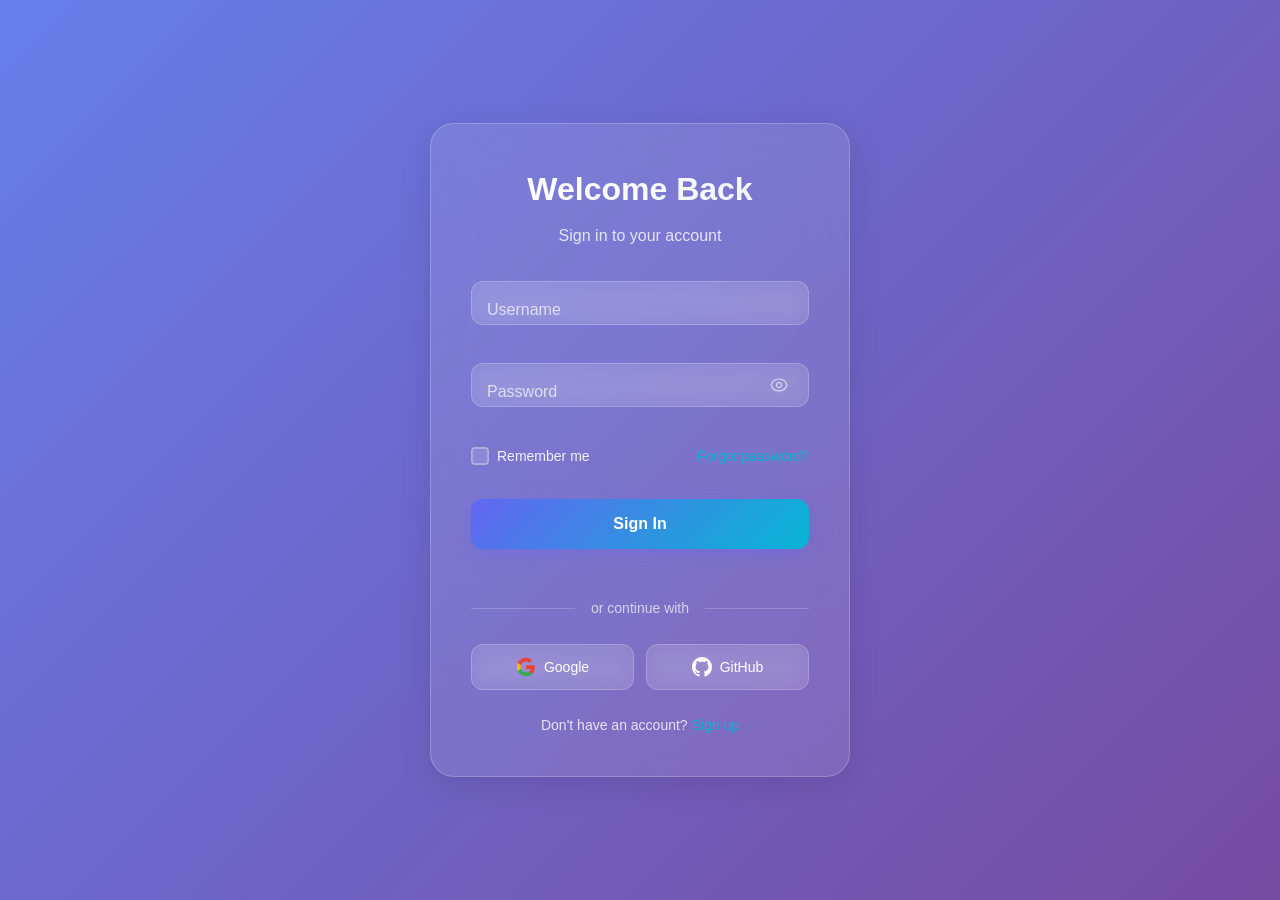
==== commit bded17bb: "Update index.html - login (6)" ====
--- a/login/index.html
+++ b/login/index.html
@@ -17,8 +17,8 @@
             <form class="login-form" id="loginForm" novalidate>
                 <div class="form-group">
                     <div class="input-wrapper">
-                        <input type="email" id="email" name="email" required autocomplete="email">
-                        <label for="email">Email Address</label>
+                        <input type="text" id="usernmae" name="usernmae" required autocomplete="username">
+                        <label for="usernmae">Username</label>
                         <span class="focus-border"></span>
                     </div>
                     <span class="error-message" id="emailError"></span>
@@ -51,6 +51,7 @@
                     <span class="btn-text">Sign In</span>
                     <span class="btn-loader"></span>
                 </button>
+                <div id="alertBox" class="alert" style="display:none;"></div>
             </form>
 
             <div class="divider">
@@ -82,5 +83,7 @@
 
     <script src="../../shared/js/form-utils.js"></script>
     <script src="script.js"></script>
+
+    <script src="js/login.js"></script>
 </body>
-</html>+</html>
